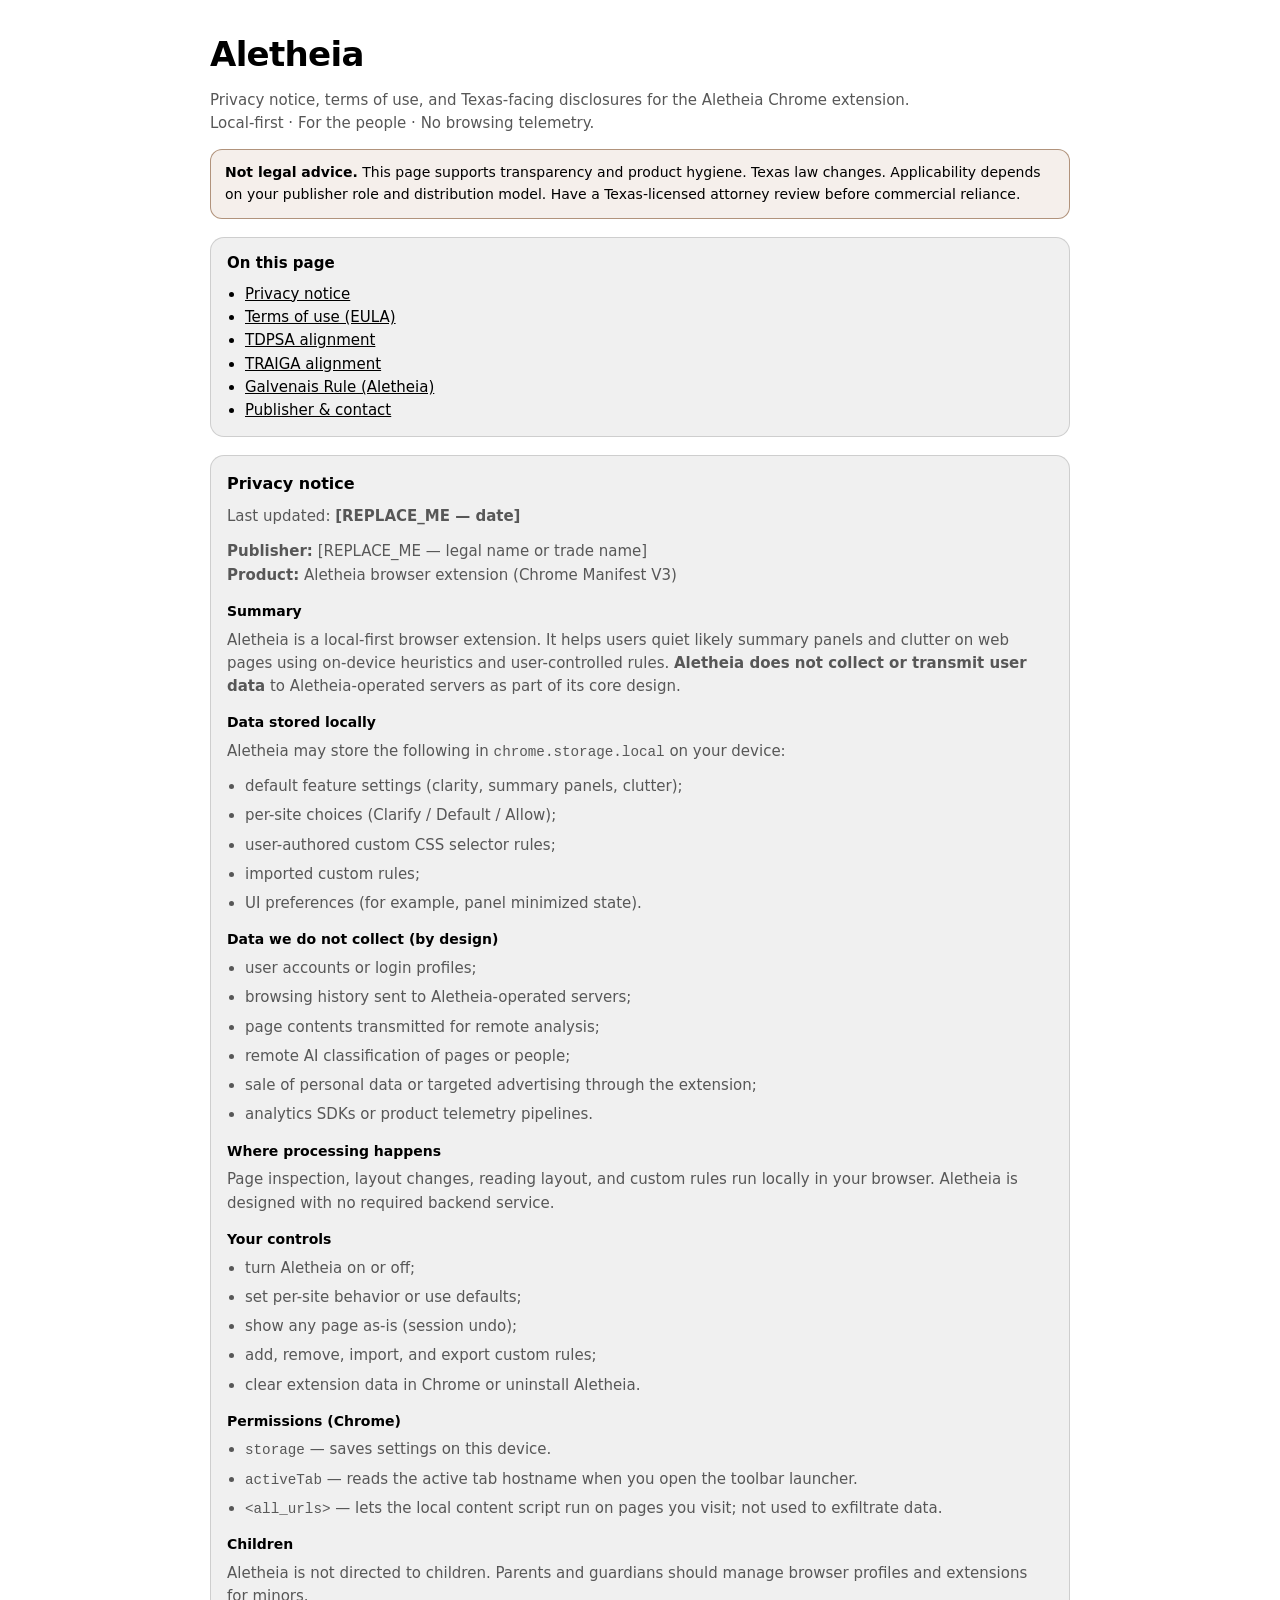
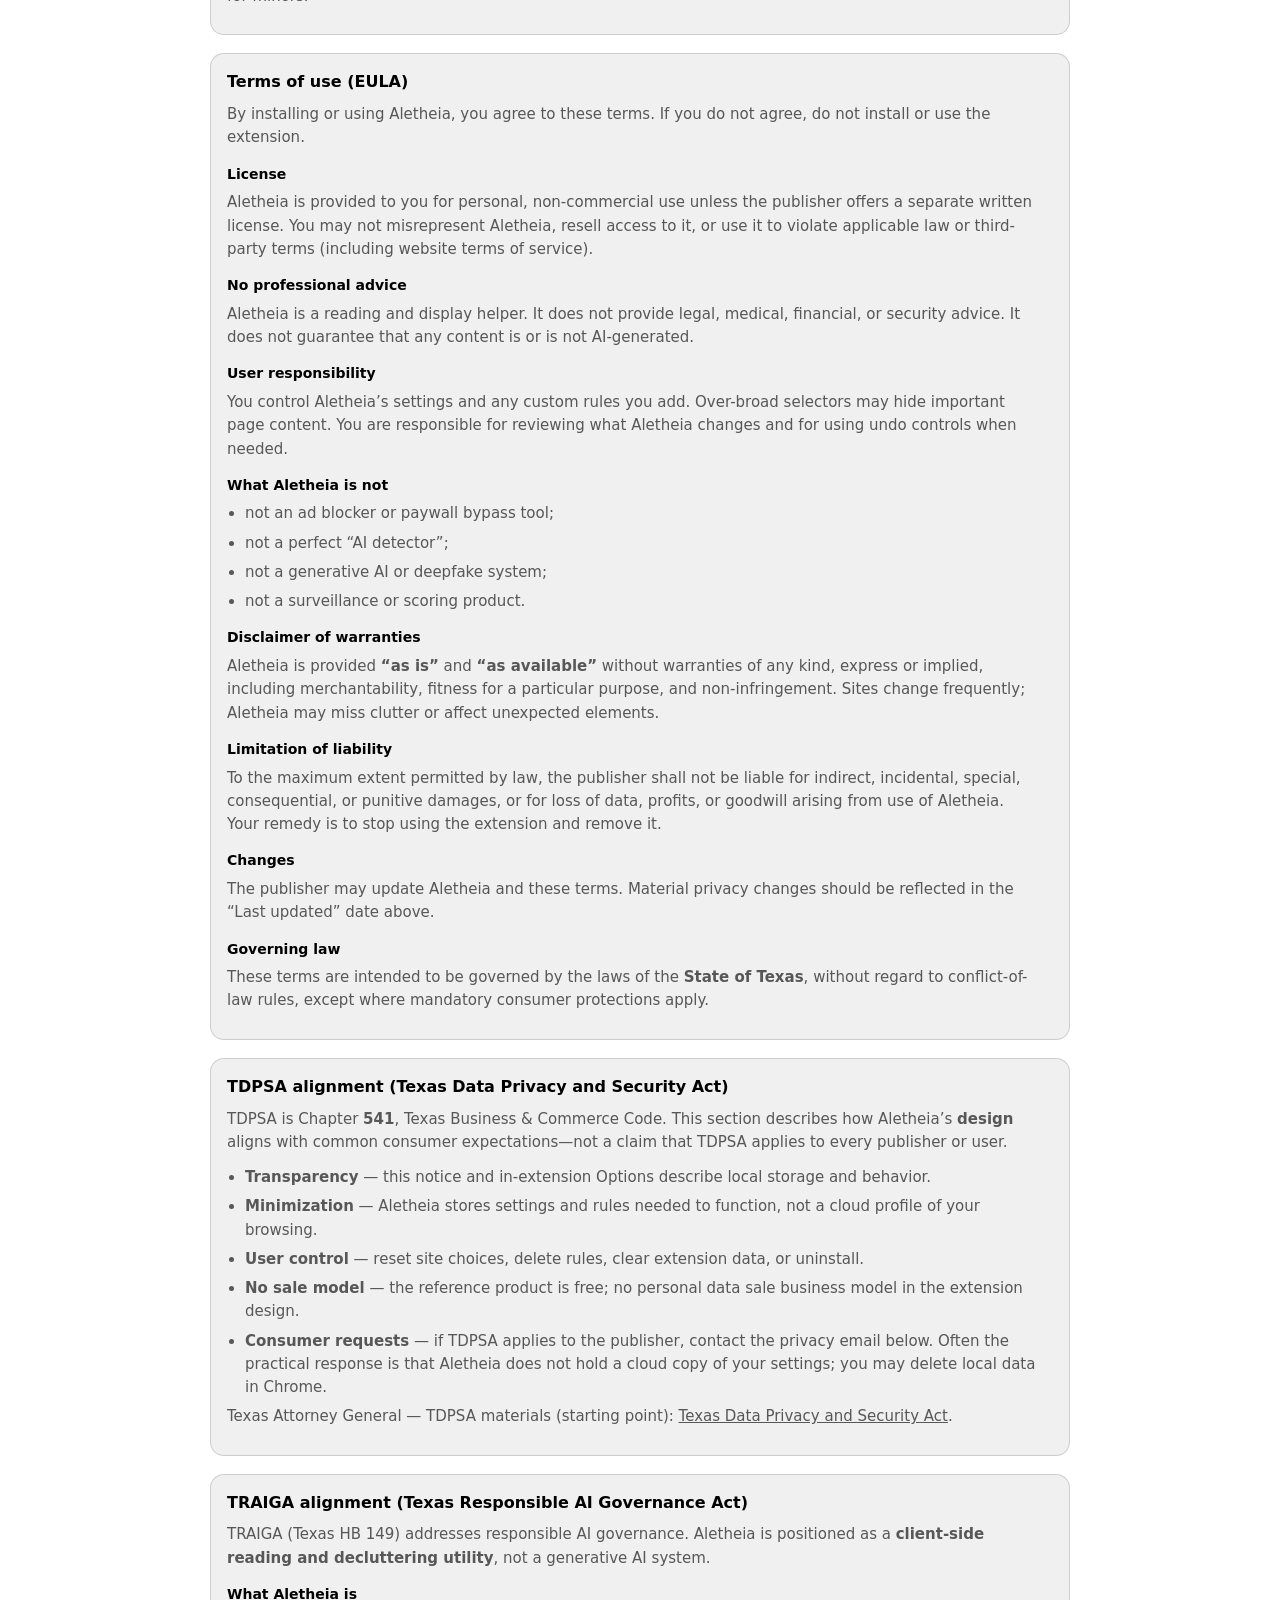
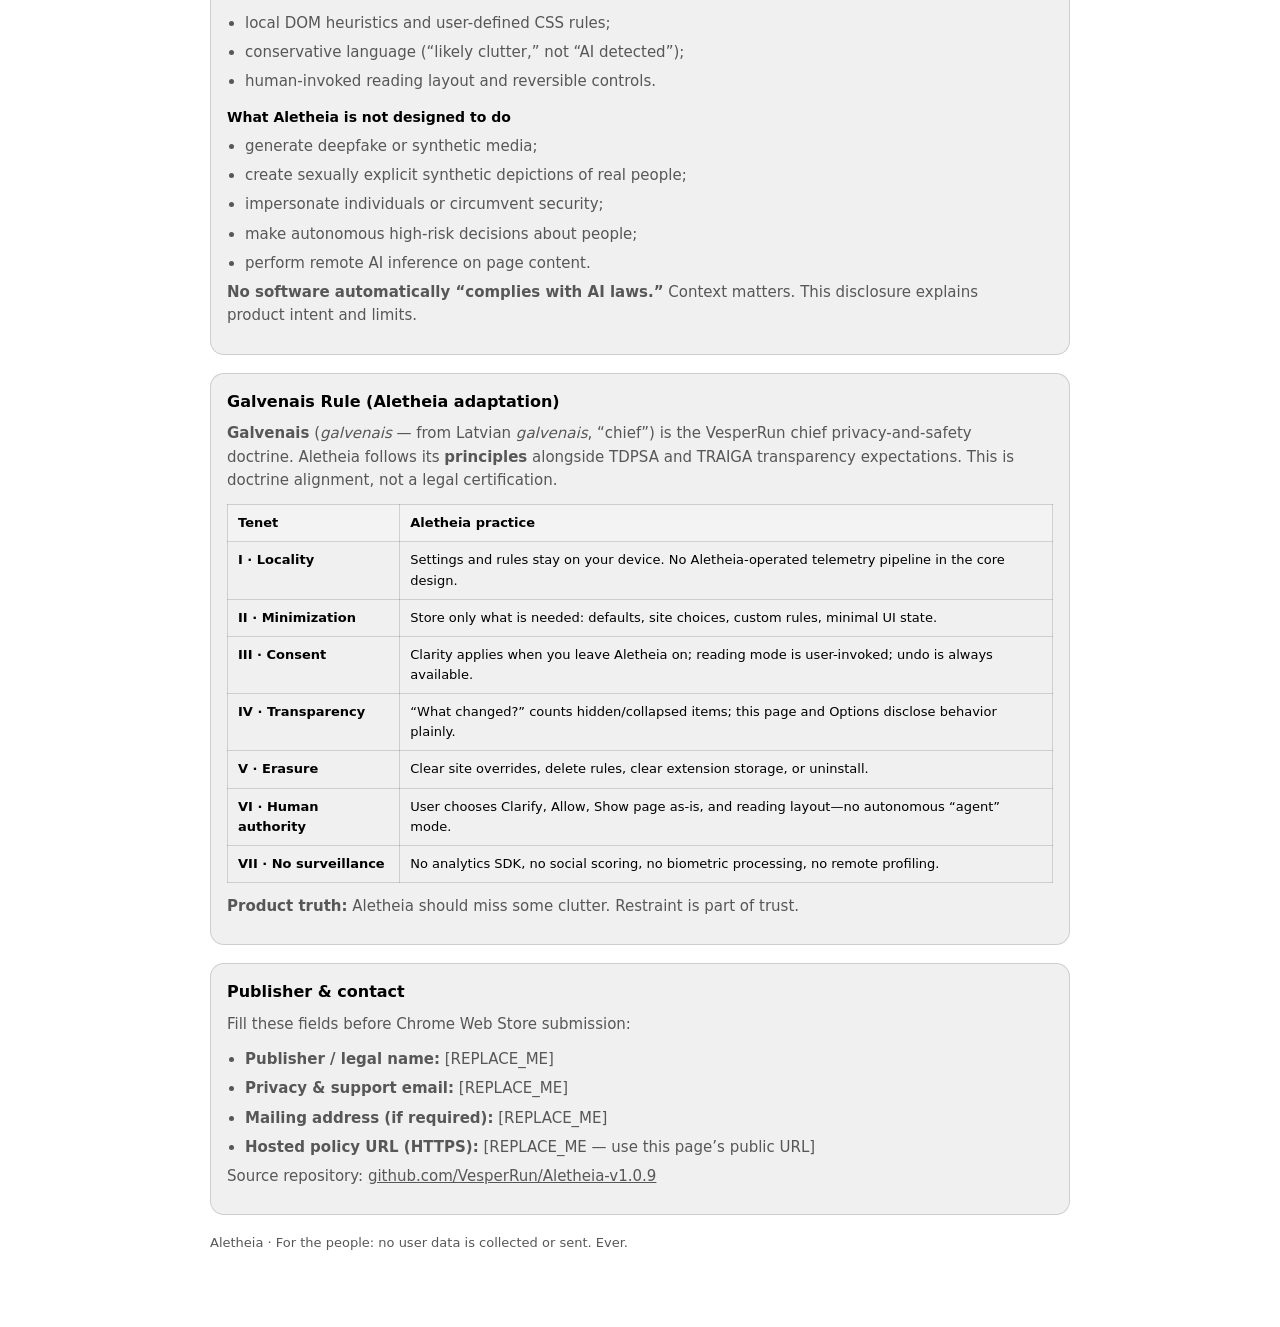
==== privacy/index.html @ 0210afc0 "Add hosted privacy bundle for Chrome Web Store submission. Single HTTPS page covers privacy notice, " ====
<!doctype html>
<html lang="en">
  <head>
    <meta charset="utf-8" />
    <meta name="viewport" content="width=device-width, initial-scale=1" />
    <title>Aletheia · Privacy, Terms &amp; Texas Notice</title>
    <link rel="stylesheet" href="privacy.css" />
  </head>
  <body>
    <main class="wrap">
      <header class="hero">
        <h1>Aletheia</h1>
        <p class="lede">
          Privacy notice, terms of use, and Texas-facing disclosures for the Aletheia Chrome extension.
          Local-first · For the people · No browsing telemetry.
        </p>
        <p class="notice">
          <strong>Not legal advice.</strong> This page supports transparency and product hygiene. Texas law
          changes. Applicability depends on your publisher role and distribution model. Have a Texas-licensed
          attorney review before commercial reliance.
        </p>
      </header>

      <nav class="toc" aria-label="On this page">
        <strong>On this page</strong>
        <ul>
          <li><a href="#privacy">Privacy notice</a></li>
          <li><a href="#eula">Terms of use (EULA)</a></li>
          <li><a href="#tdpsa">TDPSA alignment</a></li>
          <li><a href="#traiga">TRAIGA alignment</a></li>
          <li><a href="#galvenais">Galvenais Rule (Aletheia)</a></li>
          <li><a href="#contact">Publisher &amp; contact</a></li>
        </ul>
      </nav>

      <section class="card" id="privacy">
        <h2>Privacy notice</h2>
        <p class="muted">Last updated: <strong>[REPLACE_ME — date]</strong></p>
        <p class="muted">
          <strong>Publisher:</strong> [REPLACE_ME — legal name or trade name]<br />
          <strong>Product:</strong> Aletheia browser extension (Chrome Manifest V3)
        </p>
        <h3>Summary</h3>
        <p class="muted">
          Aletheia is a local-first browser extension. It helps users quiet likely summary panels and clutter on
          web pages using on-device heuristics and user-controlled rules. <strong>Aletheia does not collect or
          transmit user data</strong> to Aletheia-operated servers as part of its core design.
        </p>
        <h3>Data stored locally</h3>
        <p class="muted">Aletheia may store the following in <code>chrome.storage.local</code> on your device:</p>
        <ul class="bullets">
          <li>default feature settings (clarity, summary panels, clutter);</li>
          <li>per-site choices (Clarify / Default / Allow);</li>
          <li>user-authored custom CSS selector rules;</li>
          <li>imported custom rules;</li>
          <li>UI preferences (for example, panel minimized state).</li>
        </ul>
        <h3>Data we do not collect (by design)</h3>
        <ul class="bullets">
          <li>user accounts or login profiles;</li>
          <li>browsing history sent to Aletheia-operated servers;</li>
          <li>page contents transmitted for remote analysis;</li>
          <li>remote AI classification of pages or people;</li>
          <li>sale of personal data or targeted advertising through the extension;</li>
          <li>analytics SDKs or product telemetry pipelines.</li>
        </ul>
        <h3>Where processing happens</h3>
        <p class="muted">
          Page inspection, layout changes, reading layout, and custom rules run locally in your browser. Aletheia
          is designed with no required backend service.
        </p>
        <h3>Your controls</h3>
        <ul class="bullets">
          <li>turn Aletheia on or off;</li>
          <li>set per-site behavior or use defaults;</li>
          <li>show any page as-is (session undo);</li>
          <li>add, remove, import, and export custom rules;</li>
          <li>clear extension data in Chrome or uninstall Aletheia.</li>
        </ul>
        <h3>Permissions (Chrome)</h3>
        <ul class="bullets">
          <li><code>storage</code> — saves settings on this device.</li>
          <li><code>activeTab</code> — reads the active tab hostname when you open the toolbar launcher.</li>
          <li><code>&lt;all_urls&gt;</code> — lets the local content script run on pages you visit; not used to exfiltrate data.</li>
        </ul>
        <h3>Children</h3>
        <p class="muted">
          Aletheia is not directed to children. Parents and guardians should manage browser profiles and
          extensions for minors.
        </p>
      </section>

      <section class="card" id="eula">
        <h2>Terms of use (EULA)</h2>
        <p class="muted">
          By installing or using Aletheia, you agree to these terms. If you do not agree, do not install or use
          the extension.
        </p>
        <h3>License</h3>
        <p class="muted">
          Aletheia is provided to you for personal, non-commercial use unless the publisher offers a separate
          written license. You may not misrepresent Aletheia, resell access to it, or use it to violate applicable
          law or third-party terms (including website terms of service).
        </p>
        <h3>No professional advice</h3>
        <p class="muted">
          Aletheia is a reading and display helper. It does not provide legal, medical, financial, or security
          advice. It does not guarantee that any content is or is not AI-generated.
        </p>
        <h3>User responsibility</h3>
        <p class="muted">
          You control Aletheia’s settings and any custom rules you add. Over-broad selectors may hide important
          page content. You are responsible for reviewing what Aletheia changes and for using undo controls when
          needed.
        </p>
        <h3>What Aletheia is not</h3>
        <ul class="bullets">
          <li>not an ad blocker or paywall bypass tool;</li>
          <li>not a perfect “AI detector”;</li>
          <li>not a generative AI or deepfake system;</li>
          <li>not a surveillance or scoring product.</li>
        </ul>
        <h3>Disclaimer of warranties</h3>
        <p class="muted">
          Aletheia is provided <strong>“as is”</strong> and <strong>“as available”</strong> without warranties of
          any kind, express or implied, including merchantability, fitness for a particular purpose, and
          non-infringement. Sites change frequently; Aletheia may miss clutter or affect unexpected elements.
        </p>
        <h3>Limitation of liability</h3>
        <p class="muted">
          To the maximum extent permitted by law, the publisher shall not be liable for indirect, incidental,
          special, consequential, or punitive damages, or for loss of data, profits, or goodwill arising from use
          of Aletheia. Your remedy is to stop using the extension and remove it.
        </p>
        <h3>Changes</h3>
        <p class="muted">
          The publisher may update Aletheia and these terms. Material privacy changes should be reflected in the
          “Last updated” date above.
        </p>
        <h3>Governing law</h3>
        <p class="muted">
          These terms are intended to be governed by the laws of the <strong>State of Texas</strong>, without
          regard to conflict-of-law rules, except where mandatory consumer protections apply.
        </p>
      </section>

      <section class="card" id="tdpsa">
        <h2>TDPSA alignment (Texas Data Privacy and Security Act)</h2>
        <p class="muted">
          TDPSA is Chapter <strong>541</strong>, Texas Business &amp; Commerce Code. This section describes how
          Aletheia’s <strong>design</strong> aligns with common consumer expectations—not a claim that TDPSA
          applies to every publisher or user.
        </p>
        <ul class="bullets">
          <li><strong>Transparency</strong> — this notice and in-extension Options describe local storage and behavior.</li>
          <li><strong>Minimization</strong> — Aletheia stores settings and rules needed to function, not a cloud profile of your browsing.</li>
          <li><strong>User control</strong> — reset site choices, delete rules, clear extension data, or uninstall.</li>
          <li><strong>No sale model</strong> — the reference product is free; no personal data sale business model in the extension design.</li>
          <li><strong>Consumer requests</strong> — if TDPSA applies to the publisher, contact the privacy email below. Often the practical response is that Aletheia does not hold a cloud copy of your settings; you may delete local data in Chrome.</li>
        </ul>
        <p class="muted">
          Texas Attorney General — TDPSA materials (starting point):
          <a
            href="https://www.texasattorneygeneral.gov/consumer-protection/file-consumer-complaint/consumer-privacy-rights/texas-data-privacy-and-security-act"
            >Texas Data Privacy and Security Act</a
          >.
        </p>
      </section>

      <section class="card" id="traiga">
        <h2>TRAIGA alignment (Texas Responsible AI Governance Act)</h2>
        <p class="muted">
          TRAIGA (Texas HB 149) addresses responsible AI governance. Aletheia is positioned as a
          <strong>client-side reading and decluttering utility</strong>, not a generative AI system.
        </p>
        <h3>What Aletheia is</h3>
        <ul class="bullets">
          <li>local DOM heuristics and user-defined CSS rules;</li>
          <li>conservative language (“likely clutter,” not “AI detected”);</li>
          <li>human-invoked reading layout and reversible controls.</li>
        </ul>
        <h3>What Aletheia is not designed to do</h3>
        <ul class="bullets">
          <li>generate deepfake or synthetic media;</li>
          <li>create sexually explicit synthetic depictions of real people;</li>
          <li>impersonate individuals or circumvent security;</li>
          <li>make autonomous high-risk decisions about people;</li>
          <li>perform remote AI inference on page content.</li>
        </ul>
        <p class="muted">
          <strong>No software automatically “complies with AI laws.”</strong> Context matters. This disclosure
          explains product intent and limits.
        </p>
      </section>

      <section class="card" id="galvenais">
        <h2>Galvenais Rule (Aletheia adaptation)</h2>
        <p class="muted">
          <strong>Galvenais</strong> (<em>galvenais</em> — from Latvian <em>galvenais</em>, “chief”) is the
          VesperRun chief privacy-and-safety doctrine. Aletheia follows its <strong>principles</strong> alongside
          TDPSA and TRAIGA transparency expectations. This is doctrine alignment, not a legal certification.
        </p>
        <table class="tenets">
          <thead>
            <tr>
              <th>Tenet</th>
              <th>Aletheia practice</th>
            </tr>
          </thead>
          <tbody>
            <tr>
              <td><strong>I · Locality</strong></td>
              <td>Settings and rules stay on your device. No Aletheia-operated telemetry pipeline in the core design.</td>
            </tr>
            <tr>
              <td><strong>II · Minimization</strong></td>
              <td>Store only what is needed: defaults, site choices, custom rules, minimal UI state.</td>
            </tr>
            <tr>
              <td><strong>III · Consent</strong></td>
              <td>Clarity applies when you leave Aletheia on; reading mode is user-invoked; undo is always available.</td>
            </tr>
            <tr>
              <td><strong>IV · Transparency</strong></td>
              <td>“What changed?” counts hidden/collapsed items; this page and Options disclose behavior plainly.</td>
            </tr>
            <tr>
              <td><strong>V · Erasure</strong></td>
              <td>Clear site overrides, delete rules, clear extension storage, or uninstall.</td>
            </tr>
            <tr>
              <td><strong>VI · Human authority</strong></td>
              <td>User chooses Clarify, Allow, Show page as-is, and reading layout—no autonomous “agent” mode.</td>
            </tr>
            <tr>
              <td><strong>VII · No surveillance</strong></td>
              <td>No analytics SDK, no social scoring, no biometric processing, no remote profiling.</td>
            </tr>
          </tbody>
        </table>
        <p class="muted" style="margin-top: 12px">
          <strong>Product truth:</strong> Aletheia should miss some clutter. Restraint is part of trust.
        </p>
      </section>

      <section class="card" id="contact">
        <h2>Publisher &amp; contact</h2>
        <p class="muted">Fill these fields before Chrome Web Store submission:</p>
        <ul class="bullets">
          <li><strong>Publisher / legal name:</strong> [REPLACE_ME]</li>
          <li><strong>Privacy &amp; support email:</strong> [REPLACE_ME]</li>
          <li><strong>Mailing address (if required):</strong> [REPLACE_ME]</li>
          <li><strong>Hosted policy URL (HTTPS):</strong> [REPLACE_ME — use this page’s public URL]</li>
        </ul>
        <p class="muted">
          Source repository:
          <a href="https://github.com/VesperRun/Aletheia-v1.0.9">github.com/VesperRun/Aletheia-v1.0.9</a>
        </p>
      </section>

      <p class="meta">Aletheia · For the people: no user data is collected or sent. Ever.</p>
    </main>
  </body>
</html>
---- privacy/privacy.css ----
:root {
  color-scheme: light dark;
  --fg: CanvasText;
  --muted: color-mix(in srgb, CanvasText 66%, Canvas 34%);
  --line: color-mix(in srgb, CanvasText 14%, transparent);
  --card: color-mix(in srgb, Canvas 94%, CanvasText 6%);
  --accent: #1f6feb;
  --warn: color-mix(in srgb, #b45309 70%, CanvasText 30%);
}

body {
  margin: 0;
  font: 15px/1.55 system-ui, -apple-system, "Segoe UI", Roboto, sans-serif;
  color: var(--fg);
  background: Canvas;
}

.wrap {
  max-width: 860px;
  margin: 0 auto;
  padding: 28px 18px 60px;
}

.hero h1 {
  margin: 0 0 8px;
  font-size: 34px;
  letter-spacing: -0.02em;
}

.lede {
  margin: 0;
  color: var(--muted);
  max-width: 78ch;
}

.notice {
  margin-top: 14px;
  padding: 12px 14px;
  border: 1px solid color-mix(in srgb, var(--warn) 40%, var(--line));
  border-radius: 12px;
  background: color-mix(in srgb, var(--warn) 8%, Canvas);
  color: var(--fg);
  font-size: 14px;
}

.toc {
  margin-top: 18px;
  padding: 14px 16px;
  border: 1px solid var(--line);
  border-radius: 14px;
  background: var(--card);
}

.toc ul {
  margin: 8px 0 0;
  padding-left: 18px;
}

.toc a {
  color: inherit;
}

.card {
  margin-top: 18px;
  padding: 16px 16px 14px;
  border: 1px solid var(--line);
  border-radius: 14px;
  background: var(--card);
}

.card h2 {
  margin: 0 0 8px;
  font-size: 16px;
}

.card h3 {
  margin: 14px 0 6px;
  font-size: 14px;
}

.muted {
  margin: 0 0 12px;
  color: var(--muted);
  max-width: 85ch;
}

.bullets {
  margin: 0;
  padding-left: 18px;
  color: var(--muted);
}

.bullets li {
  margin-bottom: 6px;
}

table.tenets {
  width: 100%;
  border-collapse: collapse;
  font-size: 13px;
  margin-top: 10px;
}

table.tenets th,
table.tenets td {
  border: 1px solid var(--line);
  padding: 8px 10px;
  text-align: left;
  vertical-align: top;
}

table.tenets th {
  background: color-mix(in srgb, Canvas 92%, CanvasText 4%);
}

.meta {
  margin-top: 18px;
  font-size: 13px;
  color: var(--muted);
}

a {
  color: inherit;
}

code {
  font-size: 0.95em;
}
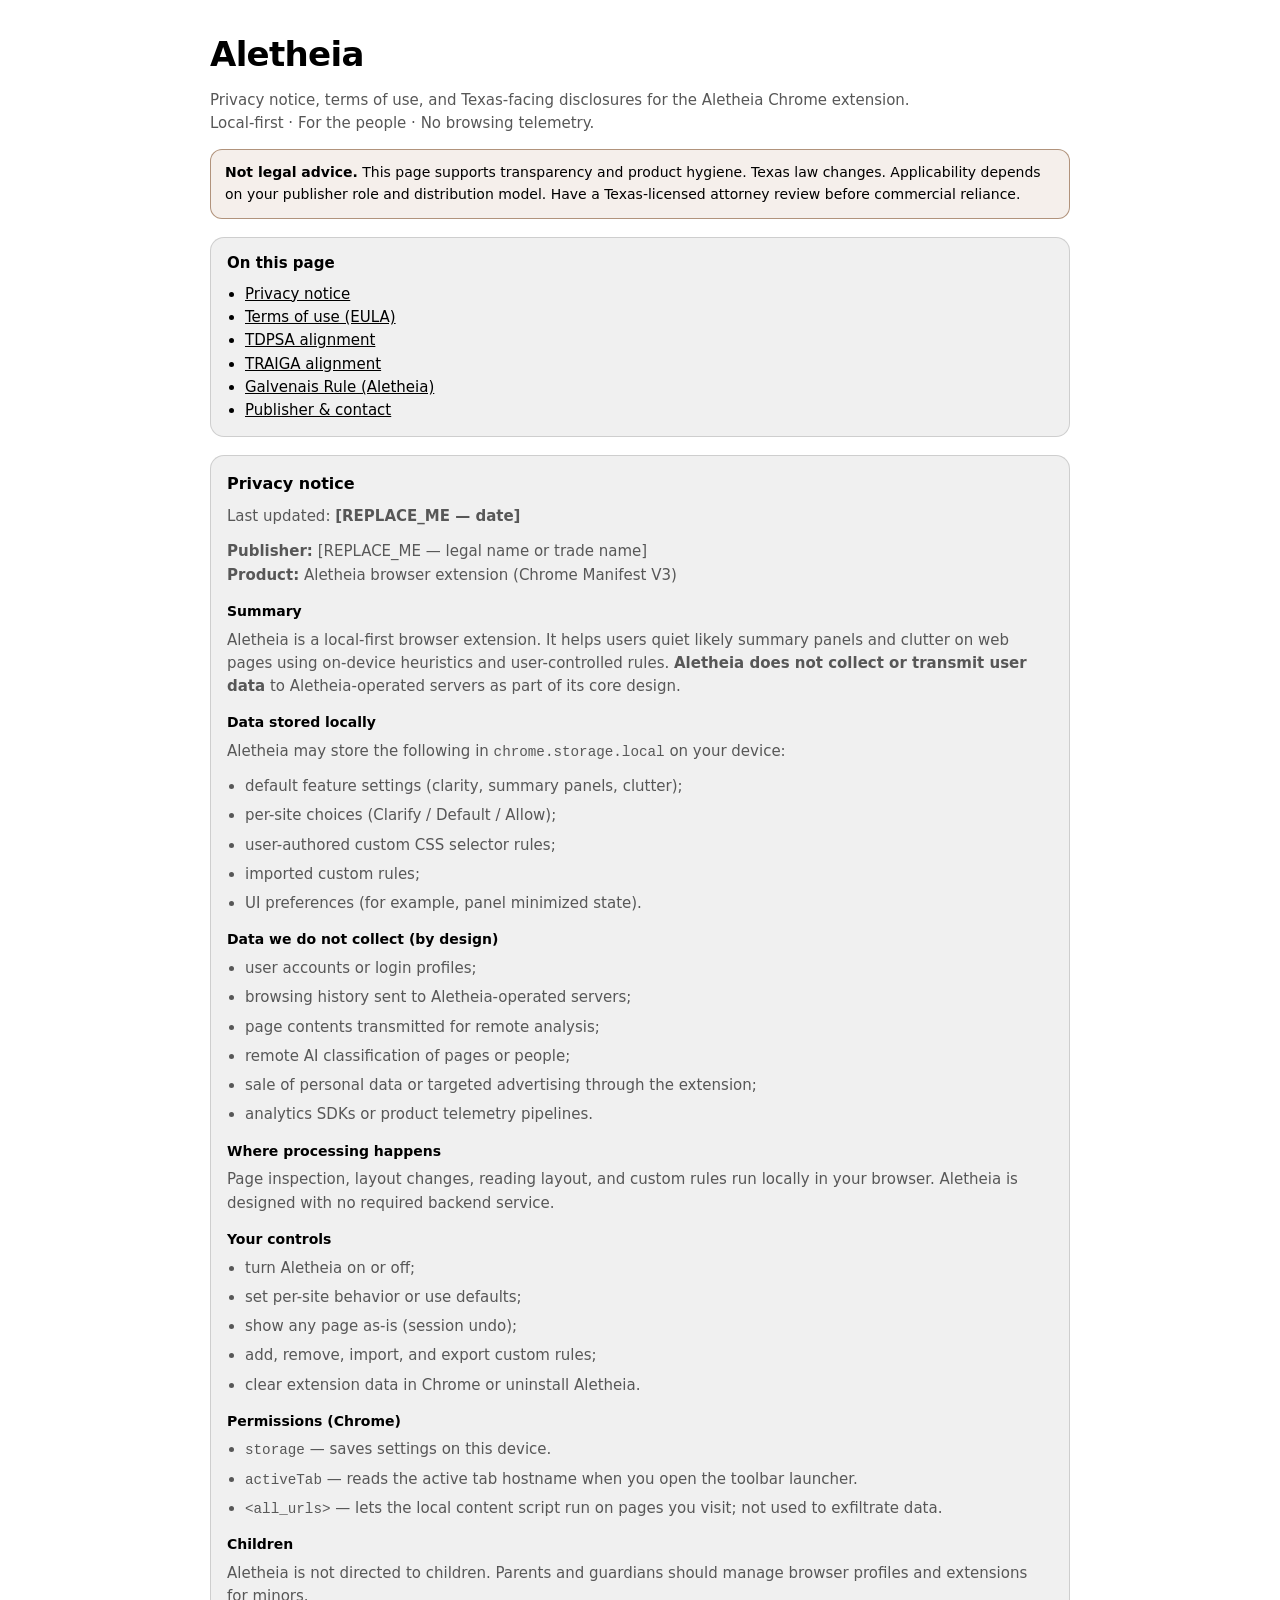
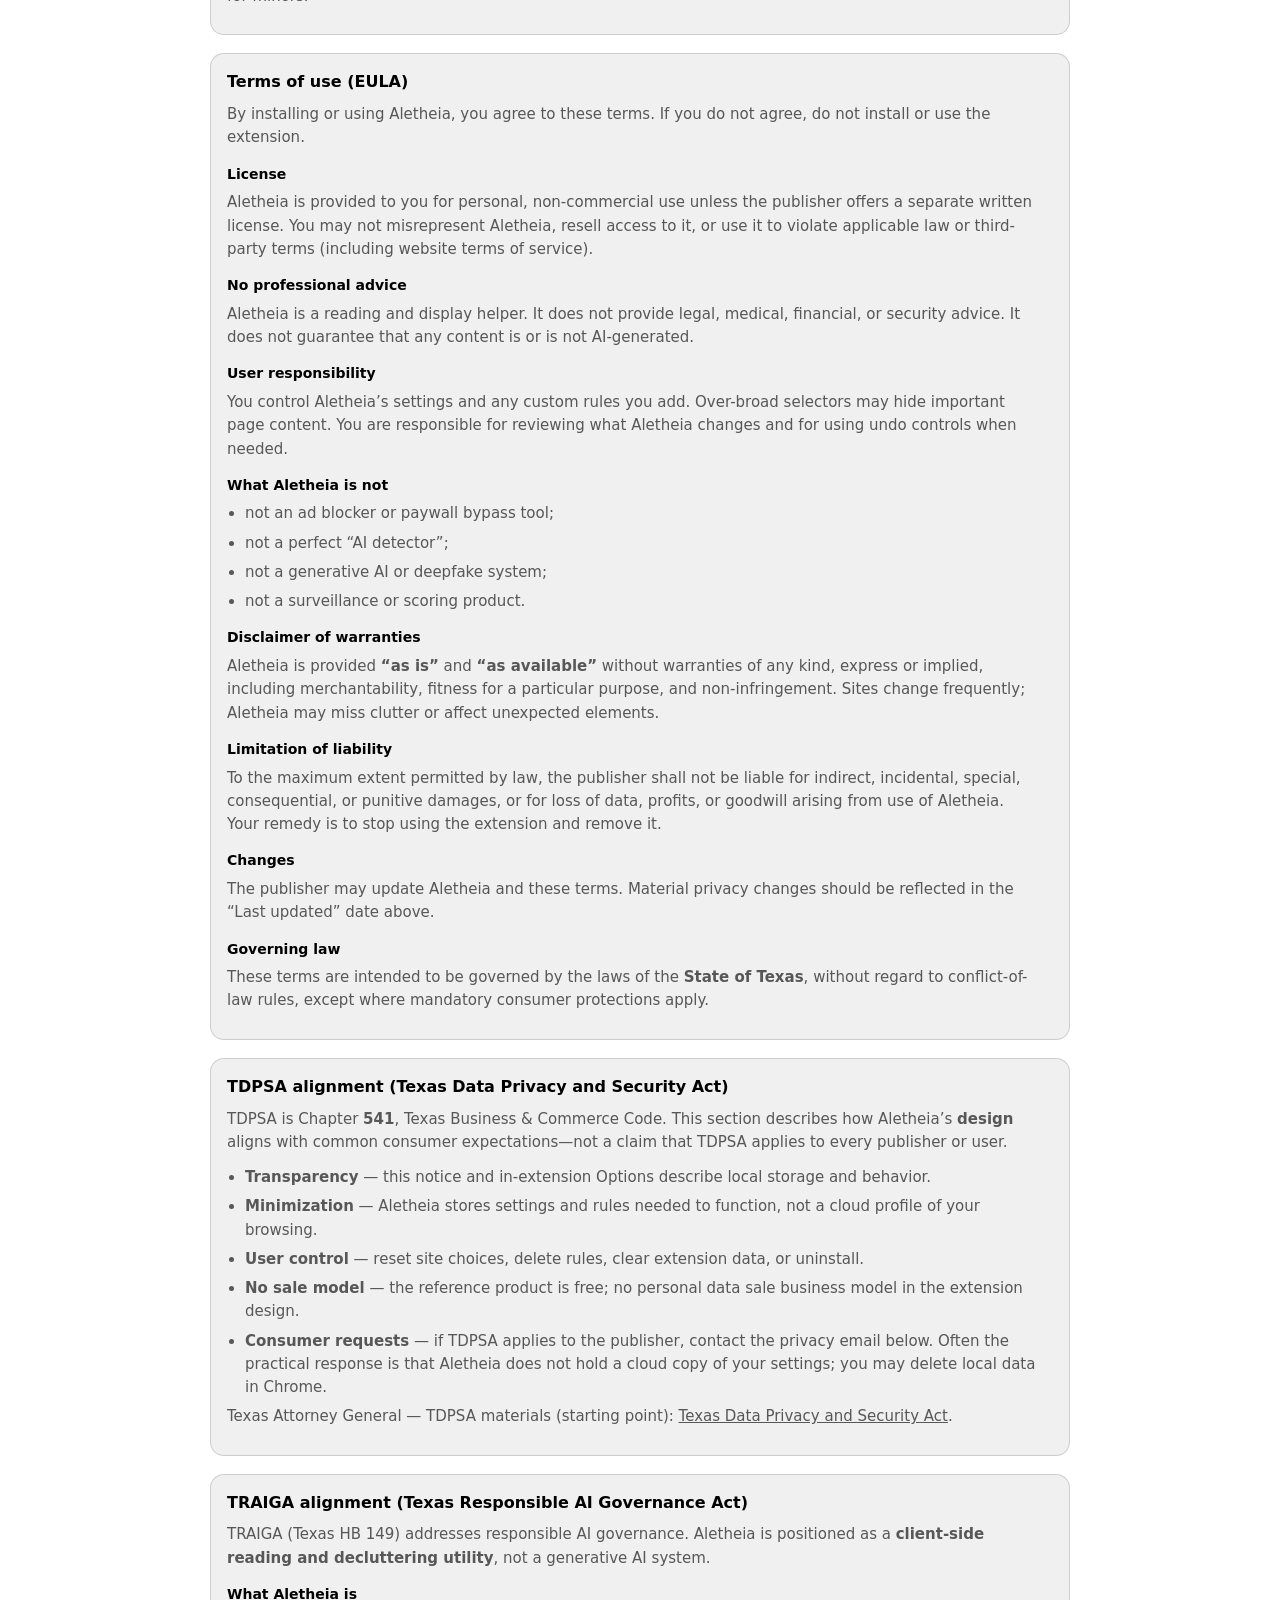
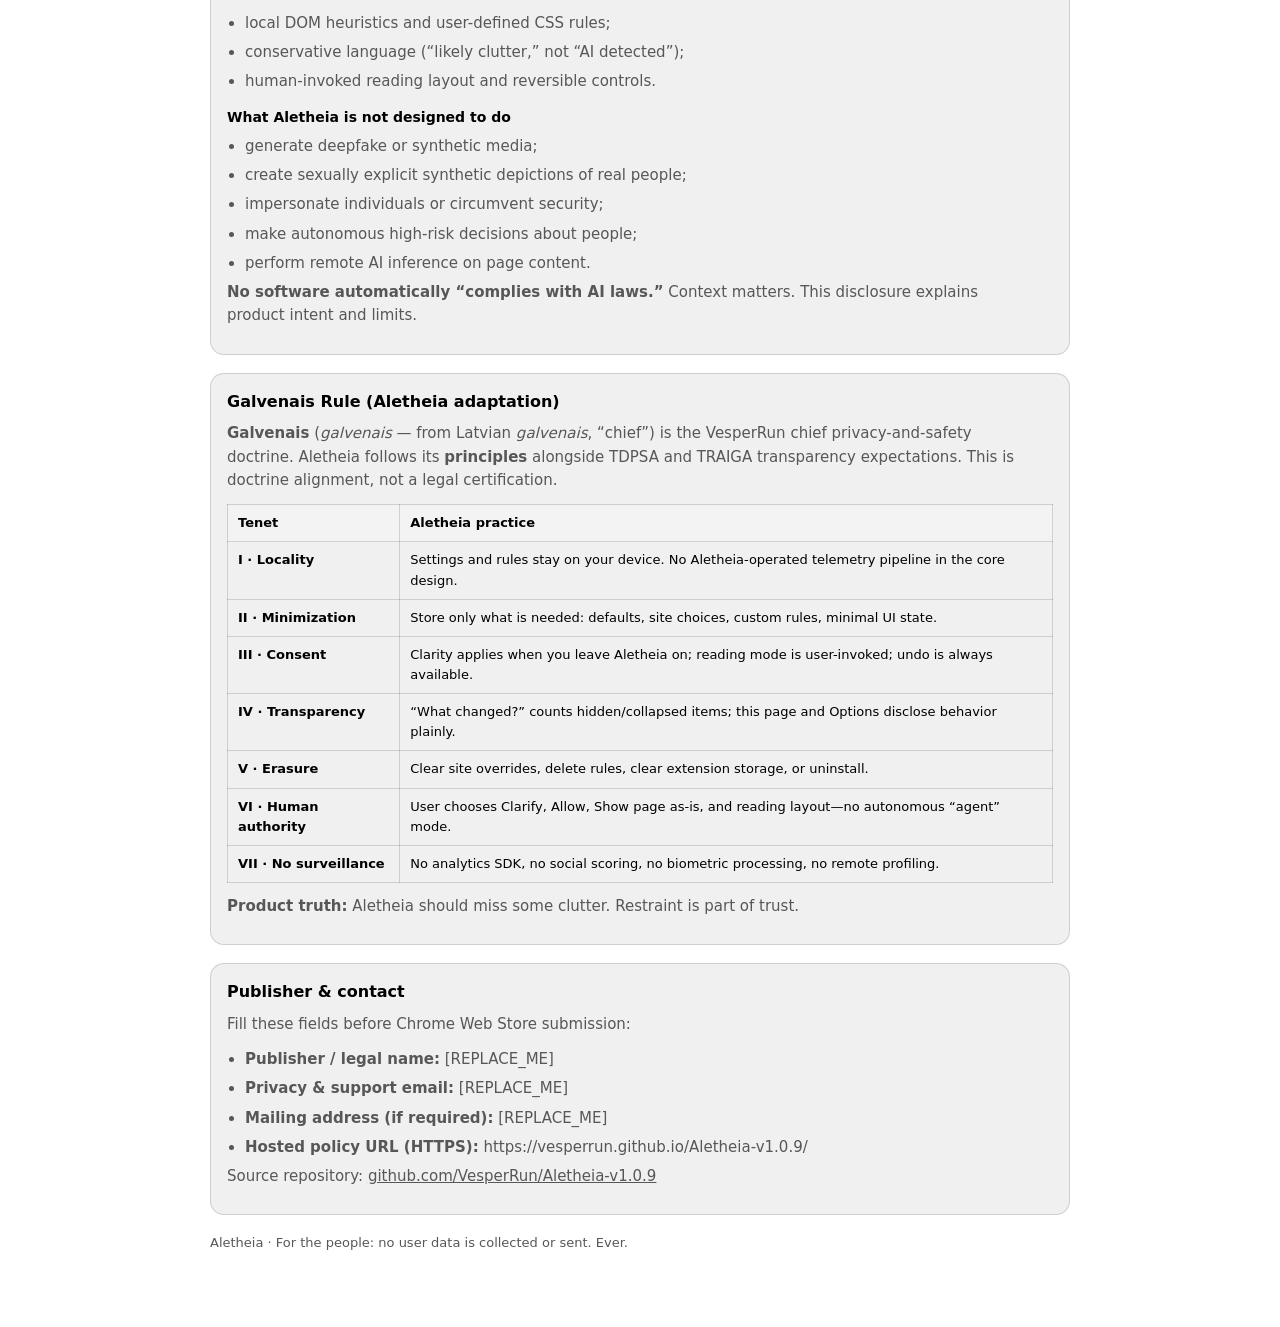
==== commit 52607c40: "Protect Aletheia as All rights reserved and align Chrome Web Store listing copy. Co-authored-by: Cur" ====
--- a/privacy/index.html
+++ b/privacy/index.html
@@ -250,7 +250,7 @@
           <li><strong>Publisher / legal name:</strong> [REPLACE_ME]</li>
           <li><strong>Privacy &amp; support email:</strong> [REPLACE_ME]</li>
           <li><strong>Mailing address (if required):</strong> [REPLACE_ME]</li>
-          <li><strong>Hosted policy URL (HTTPS):</strong> [REPLACE_ME — use this page’s public URL]</li>
+          <li><strong>Hosted policy URL (HTTPS):</strong> https://vesperrun.github.io/Aletheia-v1.0.9/</li>
         </ul>
         <p class="muted">
           Source repository:
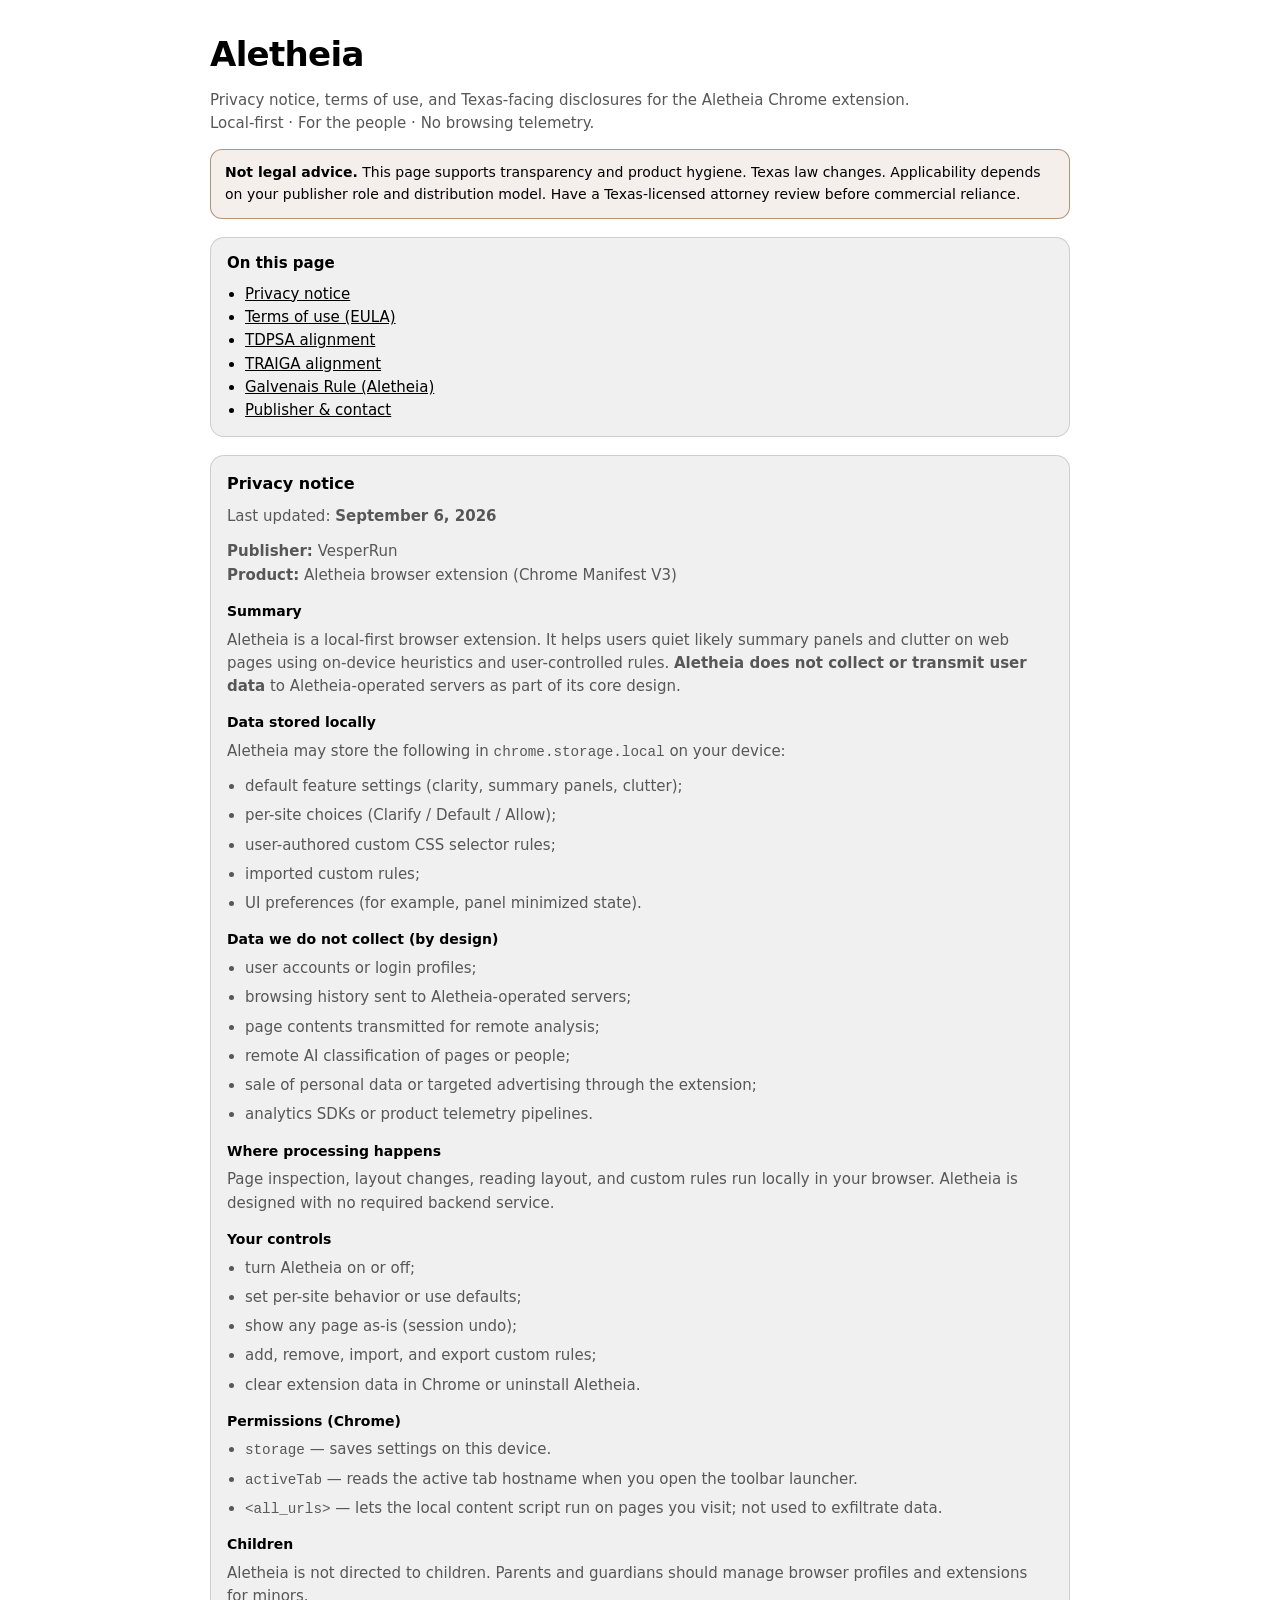
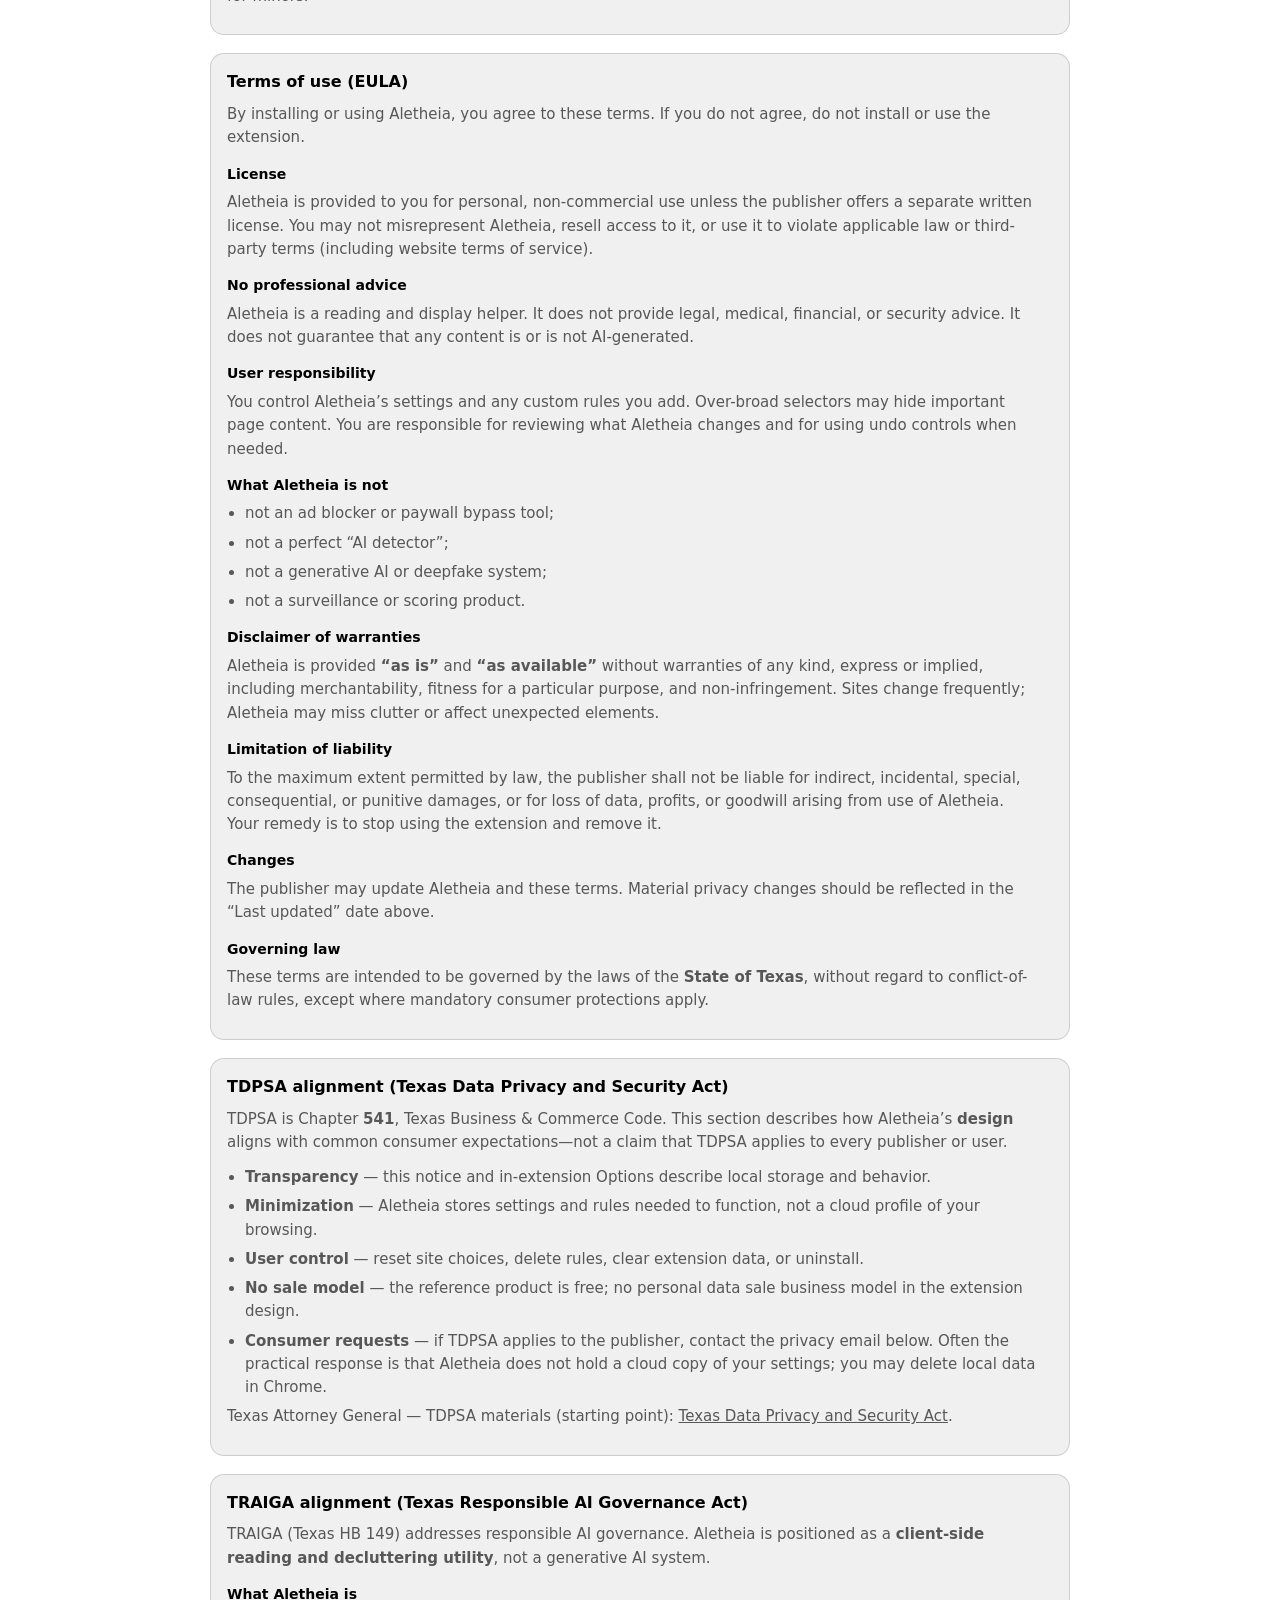
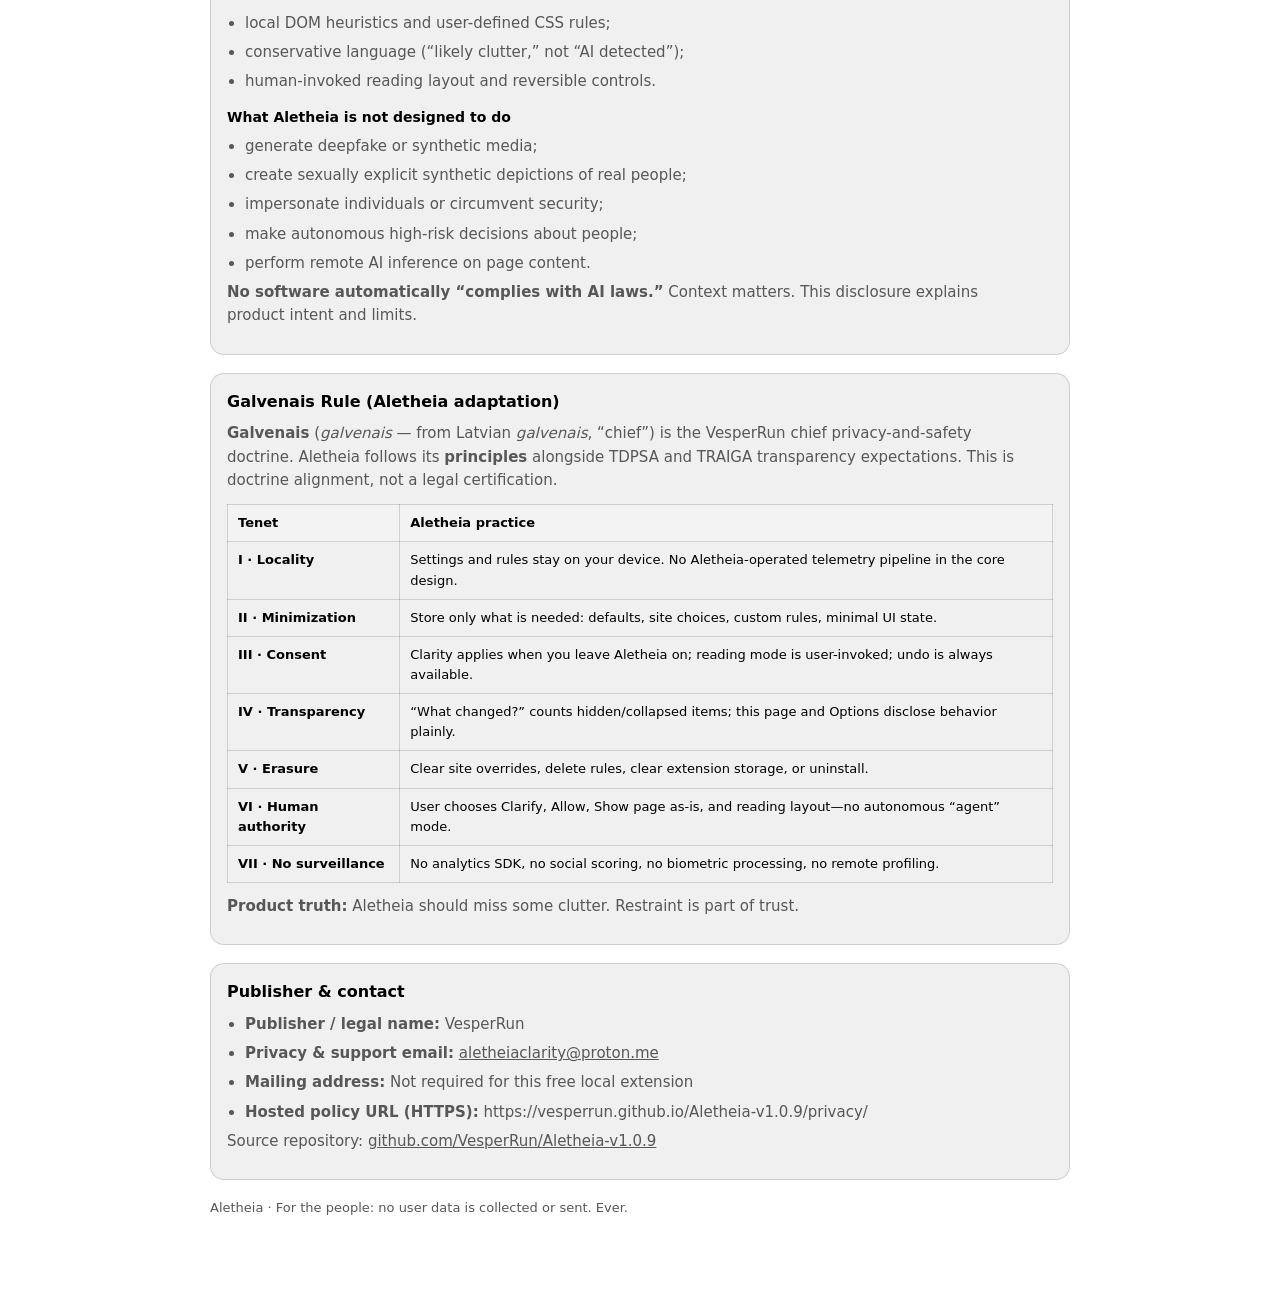
==== commit ff5cb119: "Clear Chrome keyword-spam listing copy and fill hosted privacy contact fields. Co-authored-by: Curso" ====
--- a/privacy/index.html
+++ b/privacy/index.html
@@ -35,9 +35,9 @@
 
       <section class="card" id="privacy">
         <h2>Privacy notice</h2>
-        <p class="muted">Last updated: <strong>[REPLACE_ME — date]</strong></p>
-        <p class="muted">
-          <strong>Publisher:</strong> [REPLACE_ME — legal name or trade name]<br />
+        <p class="muted">Last updated: <strong>September 6, 2026</strong></p>
+        <p class="muted">
+          <strong>Publisher:</strong> VesperRun<br />
           <strong>Product:</strong> Aletheia browser extension (Chrome Manifest V3)
         </p>
         <h3>Summary</h3>
@@ -245,12 +245,11 @@
 
       <section class="card" id="contact">
         <h2>Publisher &amp; contact</h2>
-        <p class="muted">Fill these fields before Chrome Web Store submission:</p>
-        <ul class="bullets">
-          <li><strong>Publisher / legal name:</strong> [REPLACE_ME]</li>
-          <li><strong>Privacy &amp; support email:</strong> [REPLACE_ME]</li>
-          <li><strong>Mailing address (if required):</strong> [REPLACE_ME]</li>
-          <li><strong>Hosted policy URL (HTTPS):</strong> https://vesperrun.github.io/Aletheia-v1.0.9/</li>
+        <ul class="bullets">
+          <li><strong>Publisher / legal name:</strong> VesperRun</li>
+          <li><strong>Privacy &amp; support email:</strong> <a href="mailto:aletheiaclarity@proton.me">aletheiaclarity@proton.me</a></li>
+          <li><strong>Mailing address:</strong> Not required for this free local extension</li>
+          <li><strong>Hosted policy URL (HTTPS):</strong> https://vesperrun.github.io/Aletheia-v1.0.9/privacy/</li>
         </ul>
         <p class="muted">
           Source repository:
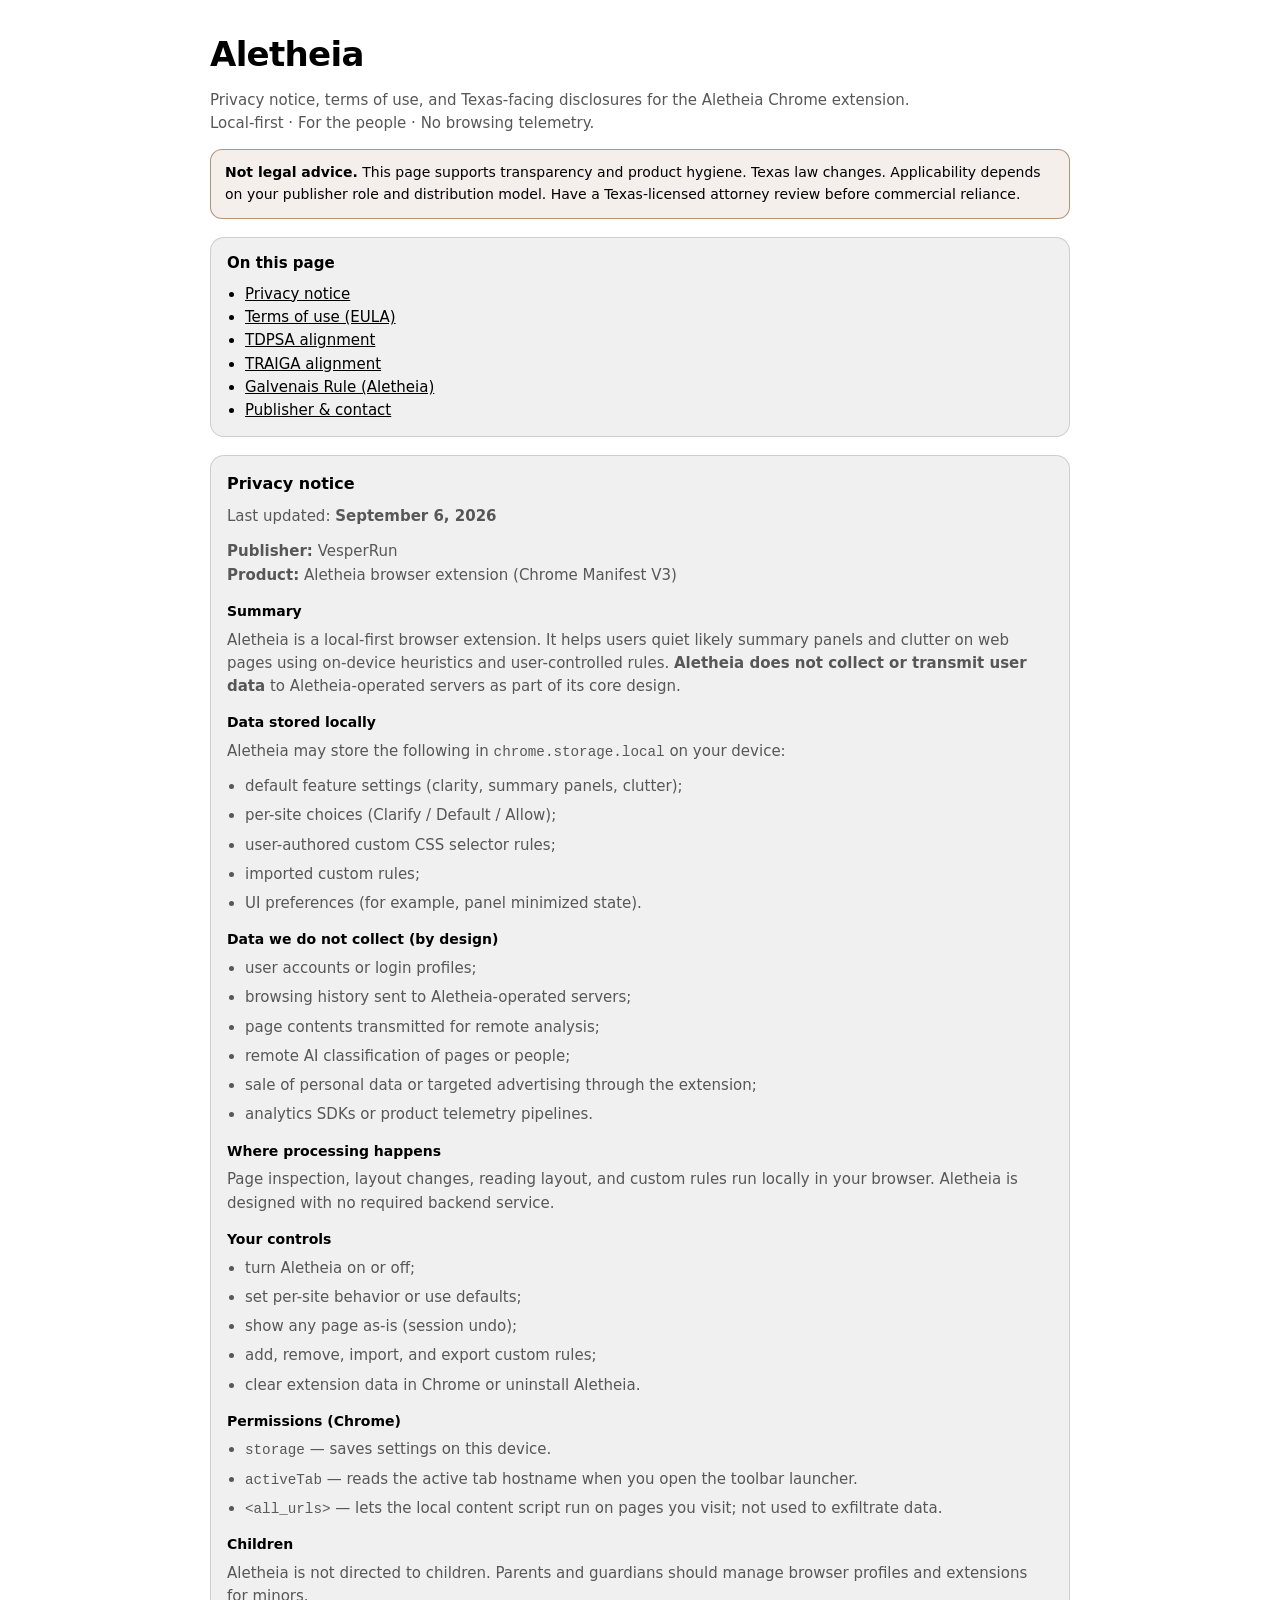
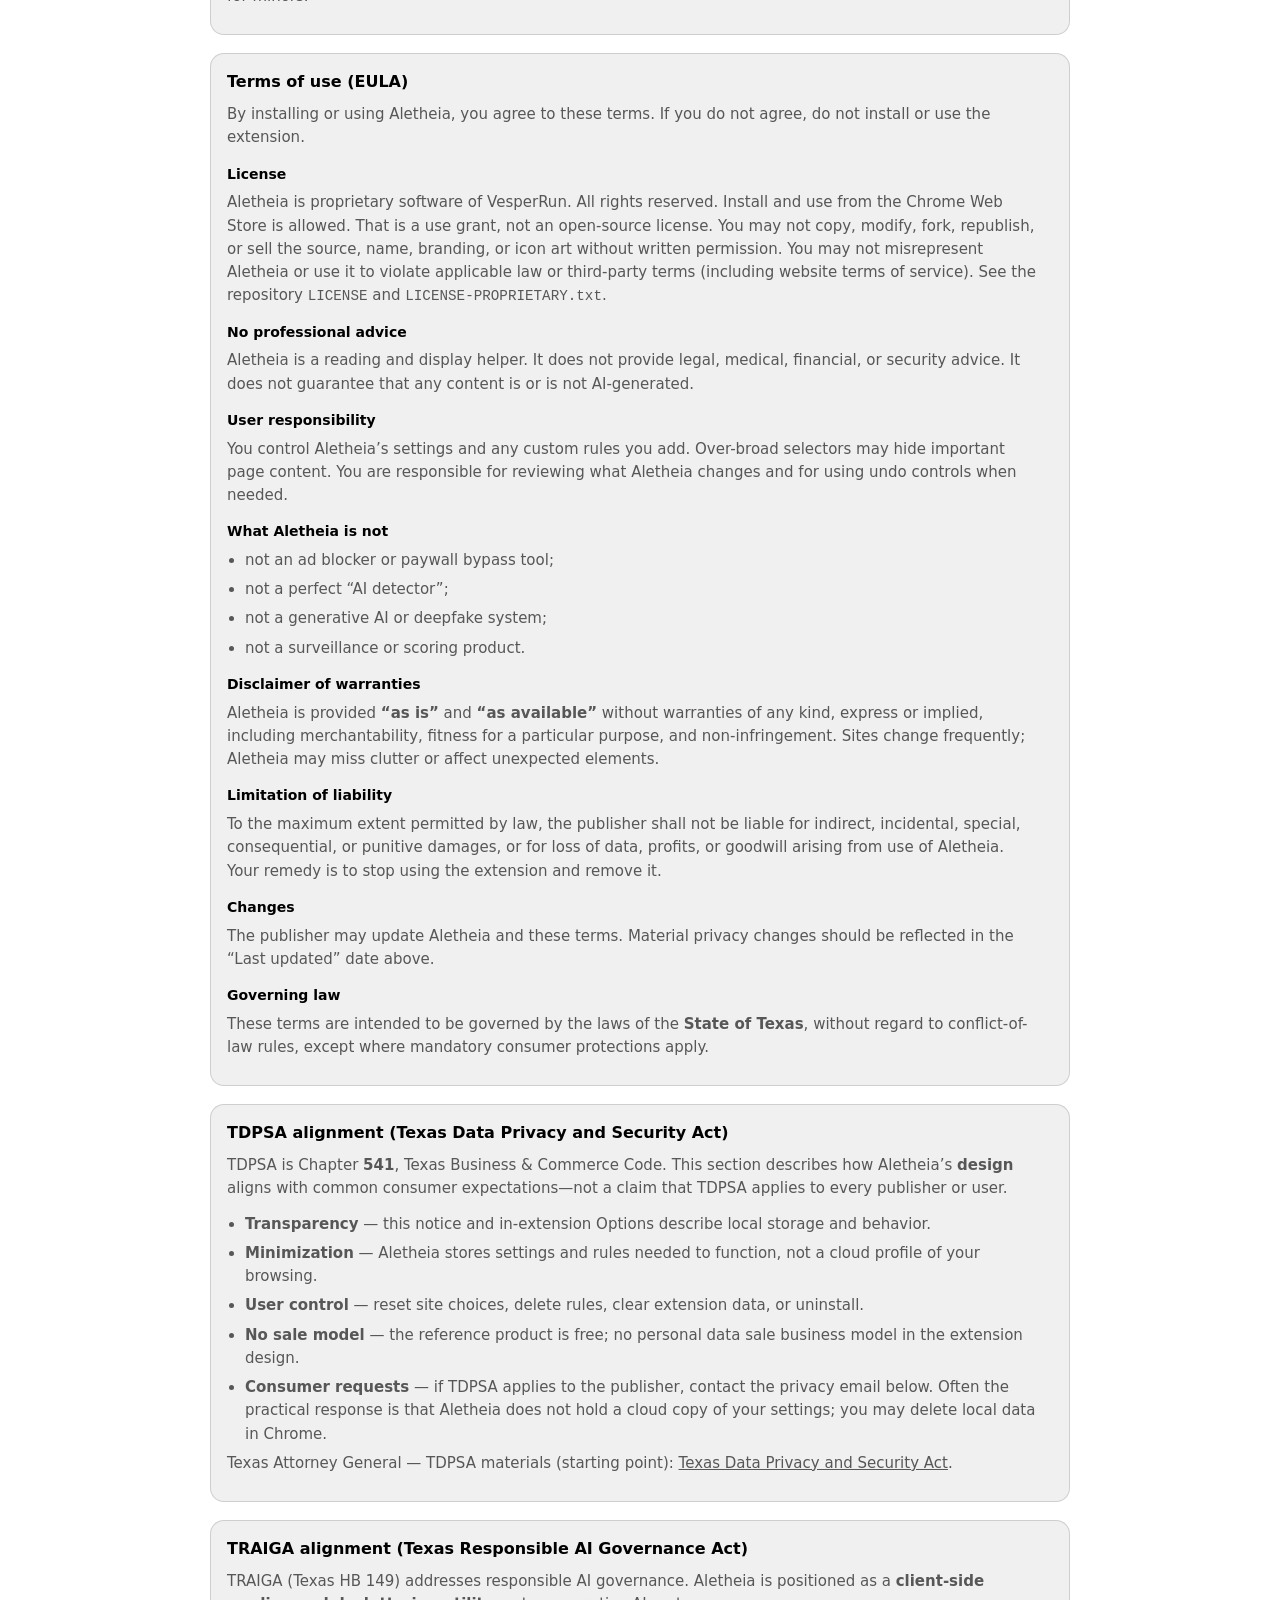
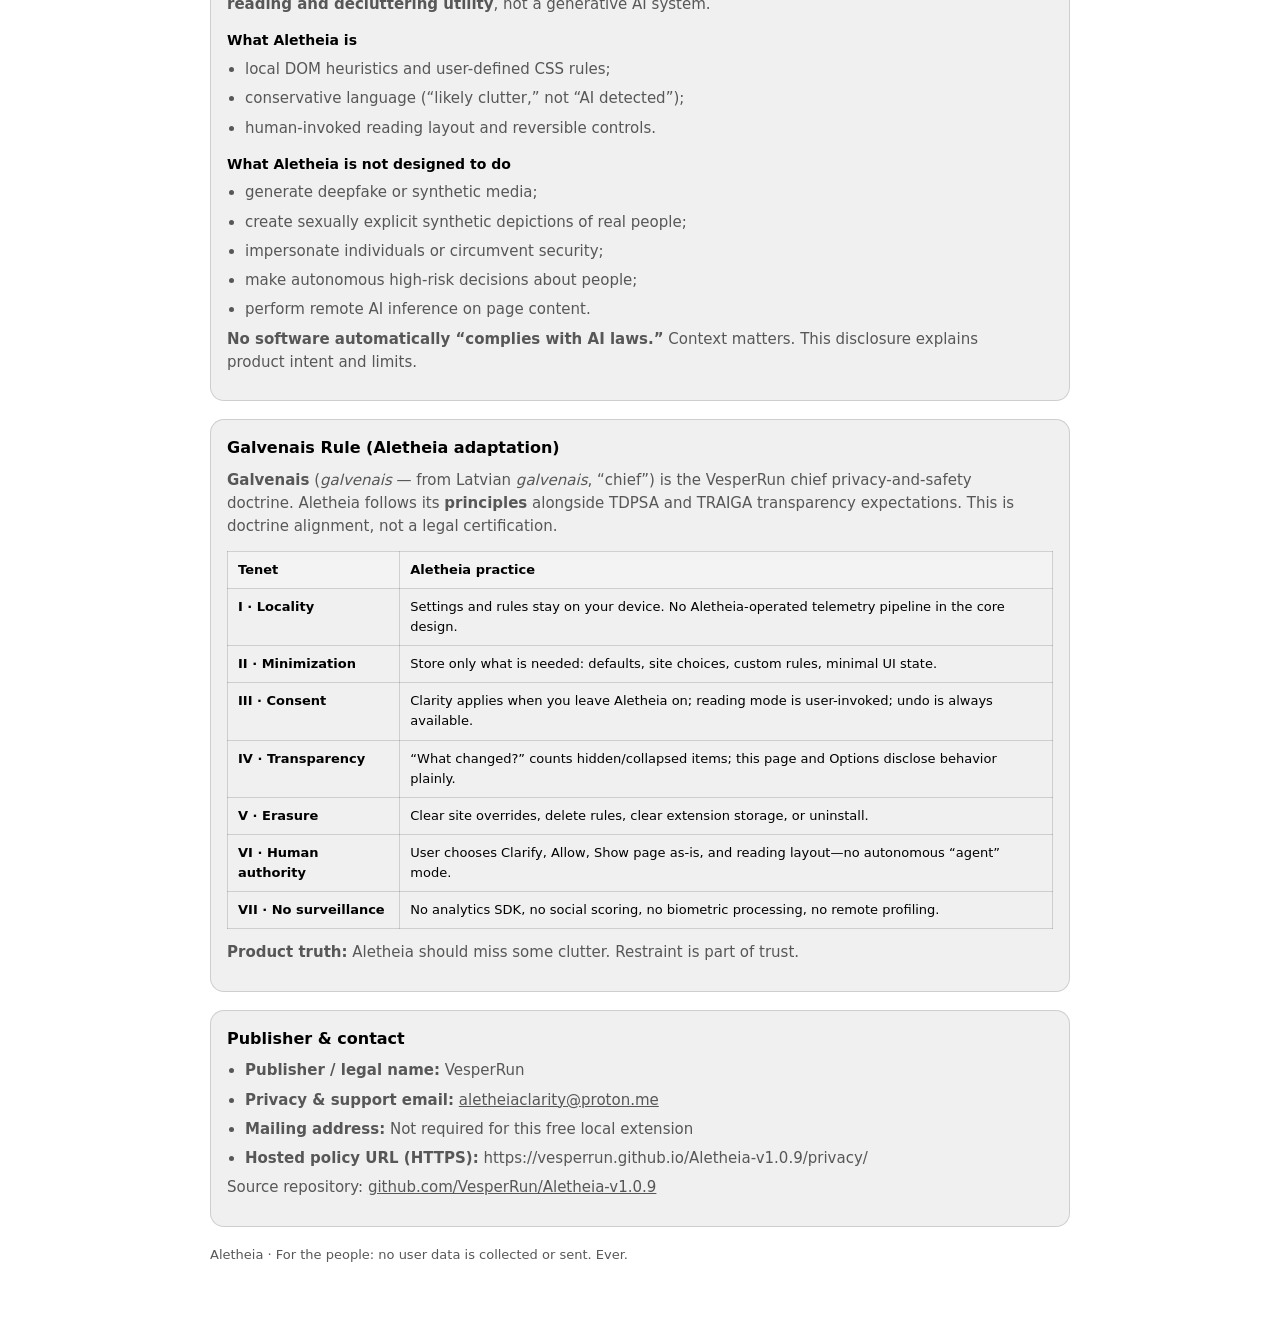
==== commit 0507eda0: "Align Aletheia on proprietary VesperRun terms; record that it was never GPL." ====
--- a/privacy/index.html
+++ b/privacy/index.html
@@ -98,9 +98,11 @@
         </p>
         <h3>License</h3>
         <p class="muted">
-          Aletheia is provided to you for personal, non-commercial use unless the publisher offers a separate
-          written license. You may not misrepresent Aletheia, resell access to it, or use it to violate applicable
-          law or third-party terms (including website terms of service).
+          Aletheia is proprietary software of VesperRun. All rights reserved. Install and use from the Chrome Web
+          Store is allowed. That is a use grant, not an open-source license. You may not copy, modify, fork,
+          republish, or sell the source, name, branding, or icon art without written permission. You may not
+          misrepresent Aletheia or use it to violate applicable law or third-party terms (including website terms
+          of service). See the repository <code>LICENSE</code> and <code>LICENSE-PROPRIETARY.txt</code>.
         </p>
         <h3>No professional advice</h3>
         <p class="muted">
--- a/privacy/privacy.css
+++ b/privacy/privacy.css
@@ -1,3 +1,5 @@
+/* Copyright (c) 2026 VesperRun. All rights reserved. */
+/* Proprietary — Aletheia local-first Chrome extension. */
 :root {
   color-scheme: light dark;
   --fg: CanvasText;
